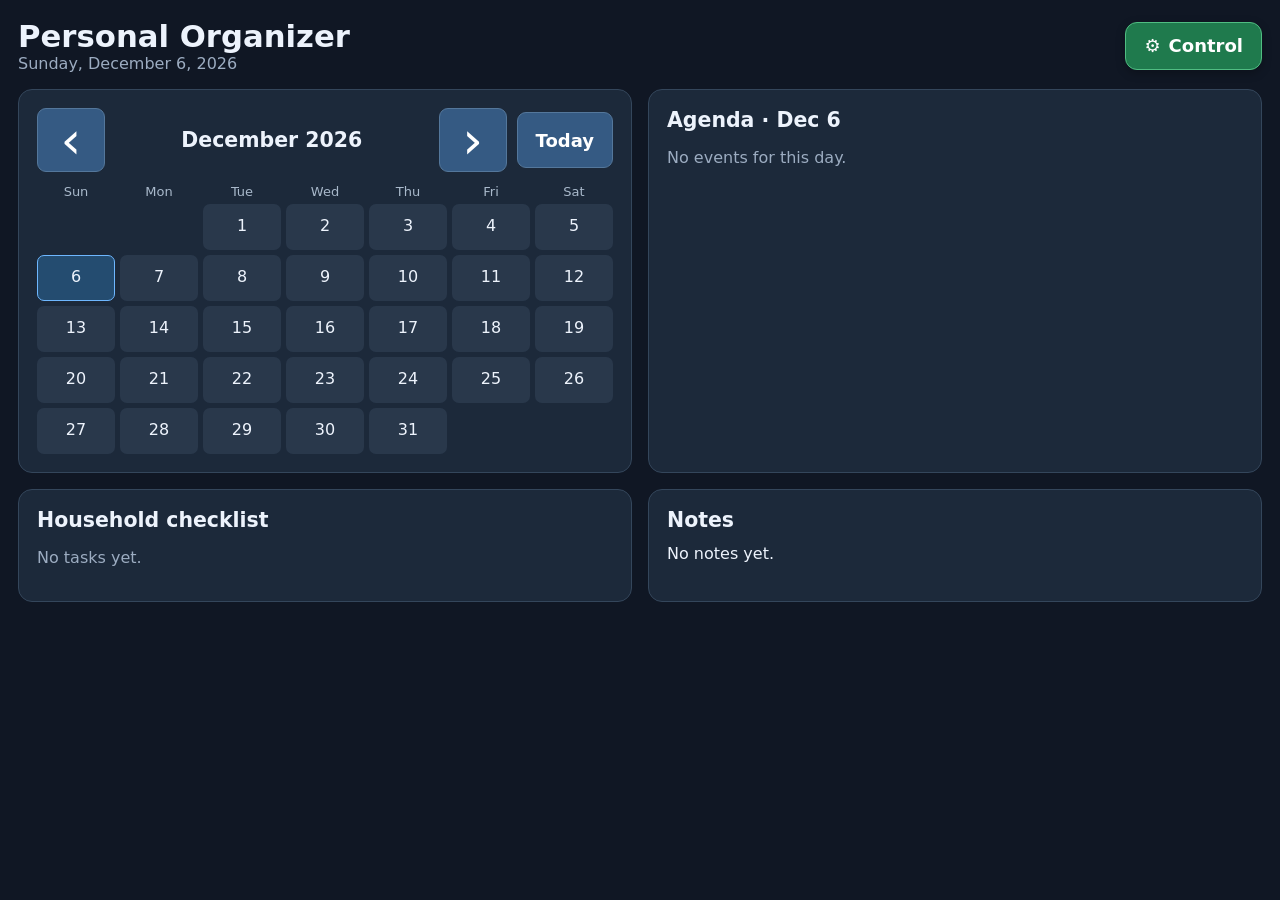
==== pwa/index.html @ e38d4549 "Share one set of screens between the Docker and offline apps; add backup to Docker - shared/: single" ====
<!doctype html><!-- GENERATED from shared/display.html by tools/sync.py. Edit that file, not this one. --><html lang="en" data-app="personal-organizer"><head><meta charset="utf-8"><meta name="viewport" content="width=device-width,initial-scale=1"><title>Personal Organizer</title><link rel="stylesheet" href="common.css"><link rel="manifest" href="manifest.webmanifest">
	<meta name="theme-color" content="#101724">
	<meta name="apple-mobile-web-app-capable" content="yes">
	<meta name="mobile-web-app-capable" content="yes">
	<meta name="apple-mobile-web-app-status-bar-style" content="black">
	<meta name="apple-mobile-web-app-title" content="Organizer">
	<link rel="icon" href="icons/icon-192.png">
	<link rel="apple-touch-icon" href="icons/apple-touch-icon.png"></head><body><header><div><h1>Personal Organizer</h1><div id="date" class="muted"></div></div><a class="status-button" href="control.html" aria-label="Open Control"><span aria-hidden="true">⚙</span> Control</a></header><main class="grid"><section id="calendar-panel" class="panel"><div class="calendar-heading"><button id="previous-month" class="month-nav-button" type="button" aria-label="Previous month" title="Previous month"><span aria-hidden="true">‹</span></button><h2 id="month"></h2><button id="next-month" class="month-nav-button" type="button" aria-label="Next month" title="Next month"><span aria-hidden="true">›</span></button><button id="today" class="today-button" type="button">Today</button></div><div id="calendar" class="calendar"></div></section><section id="agenda-panel" class="panel"><h2 id="agenda-title">Agenda</h2><div id="agenda"></div></section><section id="tasks-panel" class="panel"><h2>Household checklist</h2><div id="tasks"></div></section><section id="notes-panel" class="panel"><h2>Notes</h2><div id="notes" class="notes"></div></section></main><script src="db.js"></script><script src="common.js"></script><script src="pwa.js"></script><script>
let selected=localDay();function selectDay(day){const previous=selected;selected=day;state.view='overview';state.selected_day=day;render();DB.setView('overview',day).catch(error=>{alert(error.message);DB.snapshot().then(s=>{state=s;render()}).catch(()=>{selected=previous;state.selected_day=previous;render()})})}function shiftMonth(offset){const current=new Date((state.selected_day||selected)+'T12:00:00'),year=current.getFullYear(),month=current.getMonth()+offset,day=current.getDate(),target=new Date(year,month,1,12),lastDay=new Date(target.getFullYear(),target.getMonth()+1,0,12).getDate();selectDay(`${target.getFullYear()}-${String(target.getMonth()+1).padStart(2,'0')}-${String(Math.min(day,lastDay)).padStart(2,'0')}`)}$('#previous-month').onclick=()=>shiftMonth(-1);$('#next-month').onclick=()=>shiftMonth(1);$('#today').onclick=()=>selectDay(localDay());function render(){let view=state.view||'overview';selected=state.selected_day||selected;let dt=new Date(selected+'T12:00:00');$('#date').textContent=new Date().toLocaleDateString(undefined,{weekday:'long',month:'long',day:'numeric',year:'numeric'});$('#month').textContent=dt.toLocaleDateString(undefined,{month:'long',year:'numeric'});calendar($('#calendar'),selected,selectDay);$('#agenda-title').textContent='Agenda · '+dt.toLocaleDateString(undefined,{month:'short',day:'numeric'});let ev=state.events.filter(x=>x.day===selected);$('#agenda').innerHTML=ev.length?ev.map(x=>`<div class="event"><small>${esc(formatTime(x.time))} · ${esc(x.category)}</small><div><span class="dot event-dot dot-${esc(x.color||'blue')}" aria-hidden="true"></span>${esc(x.title)}${x.description?` <span class="event-description">· ${esc(x.description)}</span>`:''}</div></div>`).join(''):'<p class="muted">No events for this day.</p>';$('#tasks').innerHTML=taskRows();bindTasks($('#tasks'));$('#notes').textContent=state.notes||'No notes yet.';for(let id of ['calendar','agenda','tasks','notes'])$('#'+id+'-panel').classList.toggle('hidden',view!=='overview'&&view!==(id==='agenda'?'calendar':id));}connect(render);setInterval(()=>{$('#date').textContent=new Date().toLocaleDateString(undefined,{weekday:'long',month:'long',day:'numeric',year:'numeric'})},60000);
</script></body></html>
---- pwa/common.css ----
/* GENERATED from shared/common.css by tools/sync.py. Edit that file, not this one. */
:root{font-family:system-ui,-apple-system,sans-serif;color-scheme:dark;background:#101724;color:#edf3fc}*{box-sizing:border-box}body{margin:0;padding:18px}header{display:flex;justify-content:space-between;align-items:center;gap:12px;margin-bottom:16px}h1{font-size:clamp(23px,2.4vw,38px);margin:0}h2{font-size:clamp(18px,1.6vw,26px);margin:0 0 12px}.muted{color:#9cacc1}.grid{display:grid;grid-template-columns:1fr 1fr;gap:16px}.panel{background:#1c293a;border:1px solid #34465b;border-radius:14px;padding:18px;min-width:0}.calendar{display:grid;grid-template-columns:repeat(7,minmax(0,1fr));gap:5px}.day{min-height:46px;background:#29384b;border:1px solid transparent;border-radius:7px;padding:5px;cursor:pointer;text-align:center;color:inherit}.day.selected{border-color:#6eb7ff;background:#244c70}.day.blank{background:transparent;cursor:default}.dow{text-align:center;color:#a9b9cb;font-size:13px}.dots{display:flex;justify-content:center;gap:3px;margin-top:4px}.dot{height:7px;width:7px;border-radius:50%;background:#64a9ff}.dot-blue{background:#64a9ff}.dot-red{background:#ff6b6b}.dot-green{background:#67d4a3}.dot-yellow{background:#ffd166}.dot-purple{background:#c084fc}.dot-orange{background:#fb923c}@media(max-width:700px){.grid{grid-template-columns:1fr}body{padding:12px}.panel{padding:14px}.calendar-heading{gap:6px}.month-nav-button{width:58px;height:58px;min-height:58px;font-size:46px}.today-button{min-height:52px;padding:8px 12px;font-size:16px}.dots{gap:1px}.dot{width:5px;height:5px}}.event,.task{padding:10px 0;border-bottom:1px solid #34465b}.event small{color:#a9b9cb}button,input,textarea,select{font:inherit}button{background:#355a83;border:1px solid #54779b;border-radius:9px;padding:11px 15px;color:white;cursor:pointer;min-height:44px}button:hover{background:#47749e}input,textarea,select{width:100%;background:#101b2a;color:white;border:1px solid #53647a;border-radius:8px;padding:12px;min-height:44px}label{display:block;margin:10px 0 5px}.actions{display:flex;gap:8px;flex-wrap:wrap}.actions>*{flex:1}.hidden{display:none!important}.notes{white-space:pre-wrap;overflow-wrap:anywhere}.task input{width:auto;min-height:0;transform:scale(1.3);margin-right:12px}.status{font-size:12px;color:#8dcaa6}.calendar-heading{display:flex;align-items:center;gap:10px;margin-bottom:12px}.calendar-heading h2{flex:1;text-align:center;margin:0}.month-nav-button{width:68px;height:64px;min-height:64px;padding:0;font-size:52px;line-height:1}.month-nav-button:focus-visible,.today-button:focus-visible,.day:focus-visible{outline:3px solid #a9d8ff;outline-offset:2px}.today-button{min-height:56px;padding:10px 18px;font-size:18px;font-weight:650}.status-button{display:inline-flex;align-items:center;justify-content:center;gap:8px;min-height:48px;padding:8px 18px;border:1px solid #50bd82;border-radius:12px;background:#1f7a4d;color:#fff;text-decoration:none;font-size:18px;font-weight:700;box-shadow:0 3px 10px #0004;transition:background .15s,transform .15s}.status-button:hover{background:#29945f;transform:translateY(-1px)}.status-button:focus-visible{outline:3px solid #a9d8ff;outline-offset:3px}@media(max-width:700px){.grid{grid-template-columns:1fr}body{padding:12px}.panel{padding:14px}.calendar-heading{gap:6px}.month-nav-button{width:58px;height:58px;min-height:58px;font-size:46px}.today-button{min-height:52px;padding:8px 12px;font-size:16px}}.event-dot{display:inline-block;width:10px!important;height:10px!important;margin-right:8px;vertical-align:middle;flex:none}
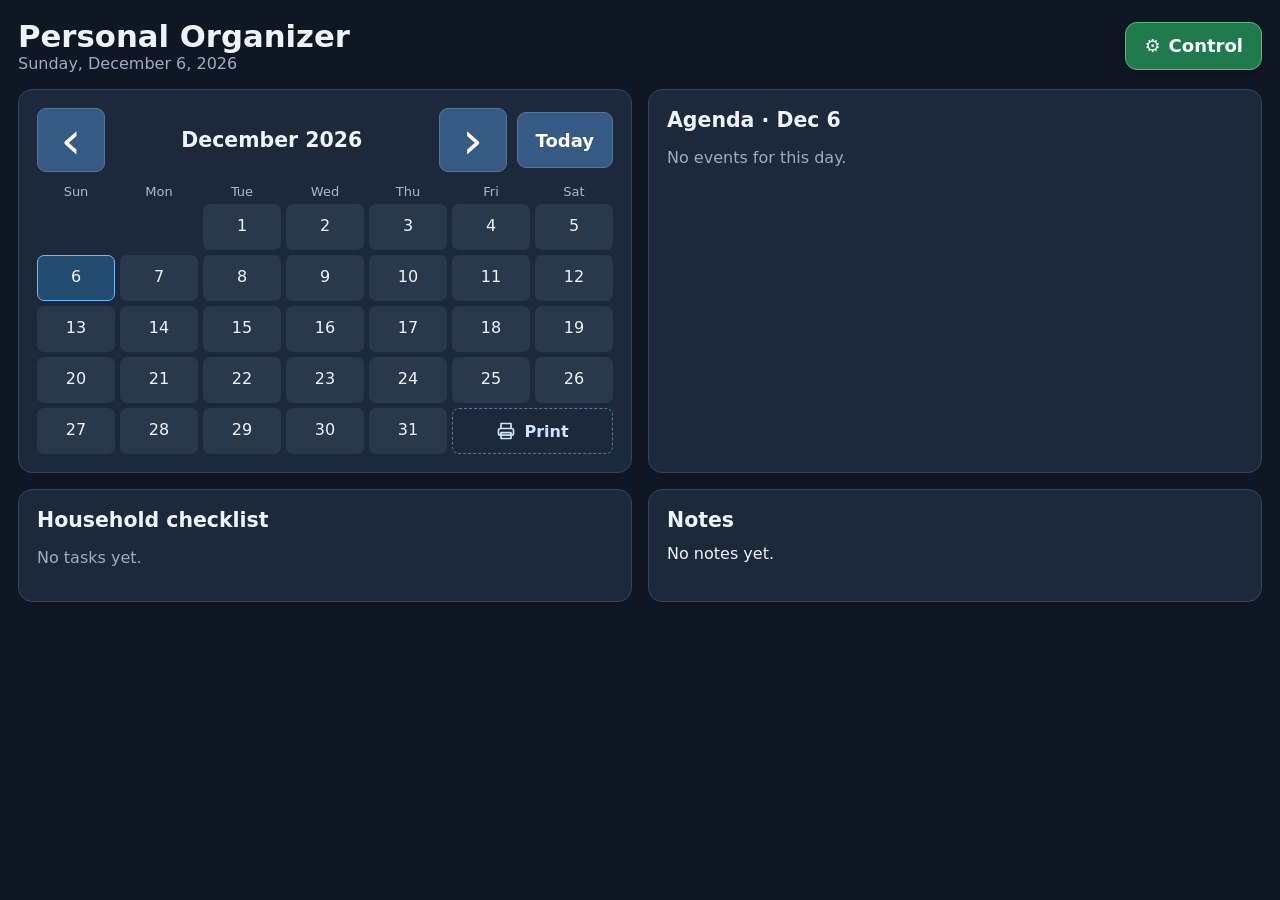
==== commit 6250200a: "Print button inside the display calendar Fills the empty boxes after the last day (bottom right); if" ====
--- a/pwa/index.html
+++ b/pwa/index.html
@@ -1,10 +1,10 @@
-<!doctype html><!-- GENERATED from shared/display.html by tools/sync.py. Edit that file, not this one. --><html lang="en" data-app="personal-organizer"><head><meta charset="utf-8"><meta name="viewport" content="width=device-width,initial-scale=1"><title>Personal Organizer</title><link rel="stylesheet" href="common.css"><link rel="manifest" href="manifest.webmanifest">
+<!doctype html><!-- GENERATED from shared/display.html by tools/sync.py. Edit that file, not this one. --><html lang="en" data-app="personal-organizer"><head><meta charset="utf-8"><meta name="viewport" content="width=device-width,initial-scale=1"><title>Personal Organizer</title><link rel="stylesheet" href="common.css"><link rel="stylesheet" href="print.css"><link rel="manifest" href="manifest.webmanifest">
 	<meta name="theme-color" content="#101724">
 	<meta name="apple-mobile-web-app-capable" content="yes">
 	<meta name="mobile-web-app-capable" content="yes">
 	<meta name="apple-mobile-web-app-status-bar-style" content="black">
 	<meta name="apple-mobile-web-app-title" content="Organizer">
 	<link rel="icon" href="icons/icon-192.png">
-	<link rel="apple-touch-icon" href="icons/apple-touch-icon.png"></head><body><header><div><h1>Personal Organizer</h1><div id="date" class="muted"></div></div><a class="status-button" href="control.html" aria-label="Open Control"><span aria-hidden="true">⚙</span> Control</a></header><main class="grid"><section id="calendar-panel" class="panel"><div class="calendar-heading"><button id="previous-month" class="month-nav-button" type="button" aria-label="Previous month" title="Previous month"><span aria-hidden="true">‹</span></button><h2 id="month"></h2><button id="next-month" class="month-nav-button" type="button" aria-label="Next month" title="Next month"><span aria-hidden="true">›</span></button><button id="today" class="today-button" type="button">Today</button></div><div id="calendar" class="calendar"></div></section><section id="agenda-panel" class="panel"><h2 id="agenda-title">Agenda</h2><div id="agenda"></div></section><section id="tasks-panel" class="panel"><h2>Household checklist</h2><div id="tasks"></div></section><section id="notes-panel" class="panel"><h2>Notes</h2><div id="notes" class="notes"></div></section></main><script src="db.js"></script><script src="common.js"></script><script src="pwa.js"></script><script>
-let selected=localDay();function selectDay(day){const previous=selected;selected=day;state.view='overview';state.selected_day=day;render();DB.setView('overview',day).catch(error=>{alert(error.message);DB.snapshot().then(s=>{state=s;render()}).catch(()=>{selected=previous;state.selected_day=previous;render()})})}function shiftMonth(offset){const current=new Date((state.selected_day||selected)+'T12:00:00'),year=current.getFullYear(),month=current.getMonth()+offset,day=current.getDate(),target=new Date(year,month,1,12),lastDay=new Date(target.getFullYear(),target.getMonth()+1,0,12).getDate();selectDay(`${target.getFullYear()}-${String(target.getMonth()+1).padStart(2,'0')}-${String(Math.min(day,lastDay)).padStart(2,'0')}`)}$('#previous-month').onclick=()=>shiftMonth(-1);$('#next-month').onclick=()=>shiftMonth(1);$('#today').onclick=()=>selectDay(localDay());function render(){let view=state.view||'overview';selected=state.selected_day||selected;let dt=new Date(selected+'T12:00:00');$('#date').textContent=new Date().toLocaleDateString(undefined,{weekday:'long',month:'long',day:'numeric',year:'numeric'});$('#month').textContent=dt.toLocaleDateString(undefined,{month:'long',year:'numeric'});calendar($('#calendar'),selected,selectDay);$('#agenda-title').textContent='Agenda · '+dt.toLocaleDateString(undefined,{month:'short',day:'numeric'});let ev=state.events.filter(x=>x.day===selected);$('#agenda').innerHTML=ev.length?ev.map(x=>`<div class="event"><small>${esc(formatTime(x.time))} · ${esc(x.category)}</small><div><span class="dot event-dot dot-${esc(x.color||'blue')}" aria-hidden="true"></span>${esc(x.title)}${x.description?` <span class="event-description">· ${esc(x.description)}</span>`:''}</div></div>`).join(''):'<p class="muted">No events for this day.</p>';$('#tasks').innerHTML=taskRows();bindTasks($('#tasks'));$('#notes').textContent=state.notes||'No notes yet.';for(let id of ['calendar','agenda','tasks','notes'])$('#'+id+'-panel').classList.toggle('hidden',view!=='overview'&&view!==(id==='agenda'?'calendar':id));}connect(render);setInterval(()=>{$('#date').textContent=new Date().toLocaleDateString(undefined,{weekday:'long',month:'long',day:'numeric',year:'numeric'})},60000);
+	<link rel="apple-touch-icon" href="icons/apple-touch-icon.png"></head><body><header><div><h1>Personal Organizer</h1><div id="date" class="muted"></div></div><a class="status-button" href="control.html" aria-label="Open Control"><span aria-hidden="true">⚙</span> Control</a></header><main class="grid"><section id="calendar-panel" class="panel"><div class="calendar-heading"><button id="previous-month" class="month-nav-button" type="button" aria-label="Previous month" title="Previous month"><span aria-hidden="true">‹</span></button><h2 id="month"></h2><button id="next-month" class="month-nav-button" type="button" aria-label="Next month" title="Next month"><span aria-hidden="true">›</span></button><button id="today" class="today-button" type="button">Today</button></div><div id="calendar" class="calendar"></div></section><section id="agenda-panel" class="panel"><h2 id="agenda-title">Agenda</h2><div id="agenda"></div></section><section id="tasks-panel" class="panel"><h2>Household checklist</h2><div id="tasks"></div></section><section id="notes-panel" class="panel"><h2>Notes</h2><div id="notes" class="notes"></div></section></main><div id="print-calendar" aria-hidden="true"></div><script src="db.js"></script><script src="common.js"></script><script src="pwa.js"></script><script>
+let selected=localDay();function selectDay(day){const previous=selected;selected=day;state.view='overview';state.selected_day=day;render();DB.setView('overview',day).catch(error=>{alert(error.message);DB.snapshot().then(s=>{state=s;render()}).catch(()=>{selected=previous;state.selected_day=previous;render()})})}function shiftMonth(offset){const current=new Date((state.selected_day||selected)+'T12:00:00'),year=current.getFullYear(),month=current.getMonth()+offset,day=current.getDate(),target=new Date(year,month,1,12),lastDay=new Date(target.getFullYear(),target.getMonth()+1,0,12).getDate();selectDay(`${target.getFullYear()}-${String(target.getMonth()+1).padStart(2,'0')}-${String(Math.min(day,lastDay)).padStart(2,'0')}`)}$('#previous-month').onclick=()=>shiftMonth(-1);$('#next-month').onclick=()=>shiftMonth(1);$('#today').onclick=()=>selectDay(localDay());function render(){let view=state.view||'overview';selected=state.selected_day||selected;let dt=new Date(selected+'T12:00:00');$('#date').textContent=new Date().toLocaleDateString(undefined,{weekday:'long',month:'long',day:'numeric',year:'numeric'});$('#month').textContent=dt.toLocaleDateString(undefined,{month:'long',year:'numeric'});calendar($('#calendar'),selected,selectDay,printMonth);$('#agenda-title').textContent='Agenda · '+dt.toLocaleDateString(undefined,{month:'short',day:'numeric'});let ev=state.events.filter(x=>x.day===selected);$('#agenda').innerHTML=ev.length?ev.map(x=>`<div class="event"><small>${esc(formatTime(x.time))} · ${esc(x.category)}</small><div><span class="dot event-dot dot-${esc(x.color||'blue')}" aria-hidden="true"></span>${esc(x.title)}${x.description?` <span class="event-description">· ${esc(x.description)}</span>`:''}</div></div>`).join(''):'<p class="muted">No events for this day.</p>';$('#tasks').innerHTML=taskRows();bindTasks($('#tasks'));$('#notes').textContent=state.notes||'No notes yet.';for(let id of ['calendar','agenda','tasks','notes'])$('#'+id+'-panel').classList.toggle('hidden',view!=='overview'&&view!==(id==='agenda'?'calendar':id));}connect(render);setInterval(()=>{$('#date').textContent=new Date().toLocaleDateString(undefined,{weekday:'long',month:'long',day:'numeric',year:'numeric'})},60000);
 </script></body></html>
--- a/pwa/common.css
+++ b/pwa/common.css
@@ -1,2 +1,2 @@
 /* GENERATED from shared/common.css by tools/sync.py. Edit that file, not this one. */
-:root{font-family:system-ui,-apple-system,sans-serif;color-scheme:dark;background:#101724;color:#edf3fc}*{box-sizing:border-box}body{margin:0;padding:18px}header{display:flex;justify-content:space-between;align-items:center;gap:12px;margin-bottom:16px}h1{font-size:clamp(23px,2.4vw,38px);margin:0}h2{font-size:clamp(18px,1.6vw,26px);margin:0 0 12px}.muted{color:#9cacc1}.grid{display:grid;grid-template-columns:1fr 1fr;gap:16px}.panel{background:#1c293a;border:1px solid #34465b;border-radius:14px;padding:18px;min-width:0}.calendar{display:grid;grid-template-columns:repeat(7,minmax(0,1fr));gap:5px}.day{min-height:46px;background:#29384b;border:1px solid transparent;border-radius:7px;padding:5px;cursor:pointer;text-align:center;color:inherit}.day.selected{border-color:#6eb7ff;background:#244c70}.day.blank{background:transparent;cursor:default}.dow{text-align:center;color:#a9b9cb;font-size:13px}.dots{display:flex;justify-content:center;gap:3px;margin-top:4px}.dot{height:7px;width:7px;border-radius:50%;background:#64a9ff}.dot-blue{background:#64a9ff}.dot-red{background:#ff6b6b}.dot-green{background:#67d4a3}.dot-yellow{background:#ffd166}.dot-purple{background:#c084fc}.dot-orange{background:#fb923c}@media(max-width:700px){.grid{grid-template-columns:1fr}body{padding:12px}.panel{padding:14px}.calendar-heading{gap:6px}.month-nav-button{width:58px;height:58px;min-height:58px;font-size:46px}.today-button{min-height:52px;padding:8px 12px;font-size:16px}.dots{gap:1px}.dot{width:5px;height:5px}}.event,.task{padding:10px 0;border-bottom:1px solid #34465b}.event small{color:#a9b9cb}button,input,textarea,select{font:inherit}button{background:#355a83;border:1px solid #54779b;border-radius:9px;padding:11px 15px;color:white;cursor:pointer;min-height:44px}button:hover{background:#47749e}input,textarea,select{width:100%;background:#101b2a;color:white;border:1px solid #53647a;border-radius:8px;padding:12px;min-height:44px}label{display:block;margin:10px 0 5px}.actions{display:flex;gap:8px;flex-wrap:wrap}.actions>*{flex:1}.hidden{display:none!important}.notes{white-space:pre-wrap;overflow-wrap:anywhere}.task input{width:auto;min-height:0;transform:scale(1.3);margin-right:12px}.status{font-size:12px;color:#8dcaa6}.calendar-heading{display:flex;align-items:center;gap:10px;margin-bottom:12px}.calendar-heading h2{flex:1;text-align:center;margin:0}.month-nav-button{width:68px;height:64px;min-height:64px;padding:0;font-size:52px;line-height:1}.month-nav-button:focus-visible,.today-button:focus-visible,.day:focus-visible{outline:3px solid #a9d8ff;outline-offset:2px}.today-button{min-height:56px;padding:10px 18px;font-size:18px;font-weight:650}.status-button{display:inline-flex;align-items:center;justify-content:center;gap:8px;min-height:48px;padding:8px 18px;border:1px solid #50bd82;border-radius:12px;background:#1f7a4d;color:#fff;text-decoration:none;font-size:18px;font-weight:700;box-shadow:0 3px 10px #0004;transition:background .15s,transform .15s}.status-button:hover{background:#29945f;transform:translateY(-1px)}.status-button:focus-visible{outline:3px solid #a9d8ff;outline-offset:3px}@media(max-width:700px){.grid{grid-template-columns:1fr}body{padding:12px}.panel{padding:14px}.calendar-heading{gap:6px}.month-nav-button{width:58px;height:58px;min-height:58px;font-size:46px}.today-button{min-height:52px;padding:8px 12px;font-size:16px}}.event-dot{display:inline-block;width:10px!important;height:10px!important;margin-right:8px;vertical-align:middle;flex:none}
+:root{font-family:system-ui,-apple-system,sans-serif;color-scheme:dark;background:#101724;color:#edf3fc}*{box-sizing:border-box}body{margin:0;padding:18px}header{display:flex;justify-content:space-between;align-items:center;gap:12px;margin-bottom:16px}h1{font-size:clamp(23px,2.4vw,38px);margin:0}h2{font-size:clamp(18px,1.6vw,26px);margin:0 0 12px}.muted{color:#9cacc1}.grid{display:grid;grid-template-columns:1fr 1fr;gap:16px}.panel{background:#1c293a;border:1px solid #34465b;border-radius:14px;padding:18px;min-width:0}.calendar{display:grid;grid-template-columns:repeat(7,minmax(0,1fr));gap:5px}.day{min-height:46px;background:#29384b;border:1px solid transparent;border-radius:7px;padding:5px;cursor:pointer;text-align:center;color:inherit}.day.selected{border-color:#6eb7ff;background:#244c70}.day.blank{background:transparent;cursor:default}.dow{text-align:center;color:#a9b9cb;font-size:13px}.dots{display:flex;justify-content:center;gap:3px;margin-top:4px}.dot{height:7px;width:7px;border-radius:50%;background:#64a9ff}.dot-blue{background:#64a9ff}.dot-red{background:#ff6b6b}.dot-green{background:#67d4a3}.dot-yellow{background:#ffd166}.dot-purple{background:#c084fc}.dot-orange{background:#fb923c}@media(max-width:700px){.grid{grid-template-columns:1fr}body{padding:12px}.panel{padding:14px}.calendar-heading{gap:6px}.month-nav-button{width:58px;height:58px;min-height:58px;font-size:46px}.today-button{min-height:52px;padding:8px 12px;font-size:16px}.dots{gap:1px}.dot{width:5px;height:5px}}.event,.task{padding:10px 0;border-bottom:1px solid #34465b}.event small{color:#a9b9cb}button,input,textarea,select{font:inherit}button{background:#355a83;border:1px solid #54779b;border-radius:9px;padding:11px 15px;color:white;cursor:pointer;min-height:44px}button:hover{background:#47749e}input,textarea,select{width:100%;background:#101b2a;color:white;border:1px solid #53647a;border-radius:8px;padding:12px;min-height:44px}label{display:block;margin:10px 0 5px}.actions{display:flex;gap:8px;flex-wrap:wrap}.actions>*{flex:1}.hidden{display:none!important}.notes{white-space:pre-wrap;overflow-wrap:anywhere}.task input{width:auto;min-height:0;transform:scale(1.3);margin-right:12px}.status{font-size:12px;color:#8dcaa6}.calendar-heading{display:flex;align-items:center;gap:10px;margin-bottom:12px}.calendar-heading h2{flex:1;text-align:center;margin:0}.month-nav-button{width:68px;height:64px;min-height:64px;padding:0;font-size:52px;line-height:1}.month-nav-button:focus-visible,.today-button:focus-visible,.day:focus-visible{outline:3px solid #a9d8ff;outline-offset:2px}.today-button{min-height:56px;padding:10px 18px;font-size:18px;font-weight:650}.status-button{display:inline-flex;align-items:center;justify-content:center;gap:8px;min-height:48px;padding:8px 18px;border:1px solid #50bd82;border-radius:12px;background:#1f7a4d;color:#fff;text-decoration:none;font-size:18px;font-weight:700;box-shadow:0 3px 10px #0004;transition:background .15s,transform .15s}.status-button:hover{background:#29945f;transform:translateY(-1px)}.status-button:focus-visible{outline:3px solid #a9d8ff;outline-offset:3px}@media(max-width:700px){.grid{grid-template-columns:1fr}body{padding:12px}.panel{padding:14px}.calendar-heading{gap:6px}.month-nav-button{width:58px;height:58px;min-height:58px;font-size:46px}.today-button{min-height:52px;padding:8px 12px;font-size:16px}}.event-dot{display:inline-block;width:10px!important;height:10px!important;margin-right:8px;vertical-align:middle;flex:none}.backup-button{width:100%;min-height:56px;background:#c2410c;border-color:#fb923c;font-size:20px;font-weight:700;box-shadow:0 3px 10px #0004}.backup-button:hover{background:#dc5a1c}.backup-button:focus-visible{outline:3px solid #a9d8ff;outline-offset:3px}.backup-state{margin:8px 0 0;font-weight:600}.backup-state.ok{color:#67d4a3}.backup-state.warn{color:#fdba74}.print-cell{display:flex;align-items:center;justify-content:center;gap:8px;min-height:46px;background:transparent;border:1px dashed #54779b;color:#cfe3ff;font-weight:650}.print-cell:hover{background:#29384b;border-style:solid}.print-cell:focus-visible{outline:3px solid #a9d8ff;outline-offset:2px}.print-icon{width:20px;height:20px;flex:none}.print-cell.narrow .print-label{position:absolute;width:1px;height:1px;overflow:hidden;clip:rect(0 0 0 0)}
--- a/pwa/print.css
+++ b/pwa/print.css
@@ -0,0 +1,27 @@
+/* GENERATED from shared/print.css by tools/sync.py. Edit that file, not this one. */
+/* Printable month calendar: 7x6 grid, Arial, black on white.
+   It asks for US Letter landscape with 0.25in margins (Chrome and Edge honour that),
+   but it stretches to fill whatever page area it actually gets, so it also prints at
+   100% when the browser picks the orientation or margins itself (Safari ignores @page).
+   Printing switches to the calendar whenever #print-calendar has content (it is
+   filled by "Print selected month"). This deliberately doesn't depend on any
+   before/after-print event, because Safari fires those at the wrong moment. */
+#print-calendar{display:none}
+@page{size:letter landscape;margin:.25in}
+@media print{
+	body:has(#print-calendar:not(:empty))>*:not(#print-calendar){display:none!important}
+	html:has(#print-calendar:not(:empty)){height:100%;background:#fff;color-scheme:light}
+	body:has(#print-calendar:not(:empty)){height:100%;margin:0!important;padding:0!important;max-width:none!important;background:#fff;color:#111}
+	#print-calendar:not(:empty){display:flex}
+	#print-calendar,#print-calendar *{box-sizing:border-box}
+	/* fill the printable area of one page (a hair under 100% so rounding never spills onto a 2nd page) */
+	#print-calendar{flex-direction:column;width:100%;height:calc(100% - 2px);margin:0;overflow:hidden;break-inside:avoid;font-family:Arial,sans-serif;color:#111;background:#fff;print-color-adjust:exact;-webkit-print-color-adjust:exact}
+	#print-calendar h1{flex:none;height:.4in;margin:0;font-size:20pt;line-height:.4in}
+	#print-calendar .pc-weekdays,#print-calendar .pc-month-grid{display:grid;grid-template-columns:repeat(7,minmax(0,1fr))}
+	#print-calendar .pc-weekdays{flex:none;height:.3in;align-items:center;text-align:center;font-size:9pt;font-weight:700}
+	#print-calendar .pc-month-grid{flex:1 1 auto;min-height:0;grid-template-rows:repeat(6,minmax(0,1fr));border-top:1px solid #333;border-left:1px solid #333}
+	#print-calendar .pc-day{min-width:0;min-height:0;overflow:hidden;padding:.045in;border-right:1px solid #333;border-bottom:1px solid #333}
+	#print-calendar .pc-day-number{margin-bottom:.025in;font-size:9pt;font-weight:700}
+	#print-calendar .pc-event{margin:.02in 0;font-size:7.5pt;line-height:1.15;overflow-wrap:anywhere}
+	#print-calendar .pc-time{font-weight:700}
+}
